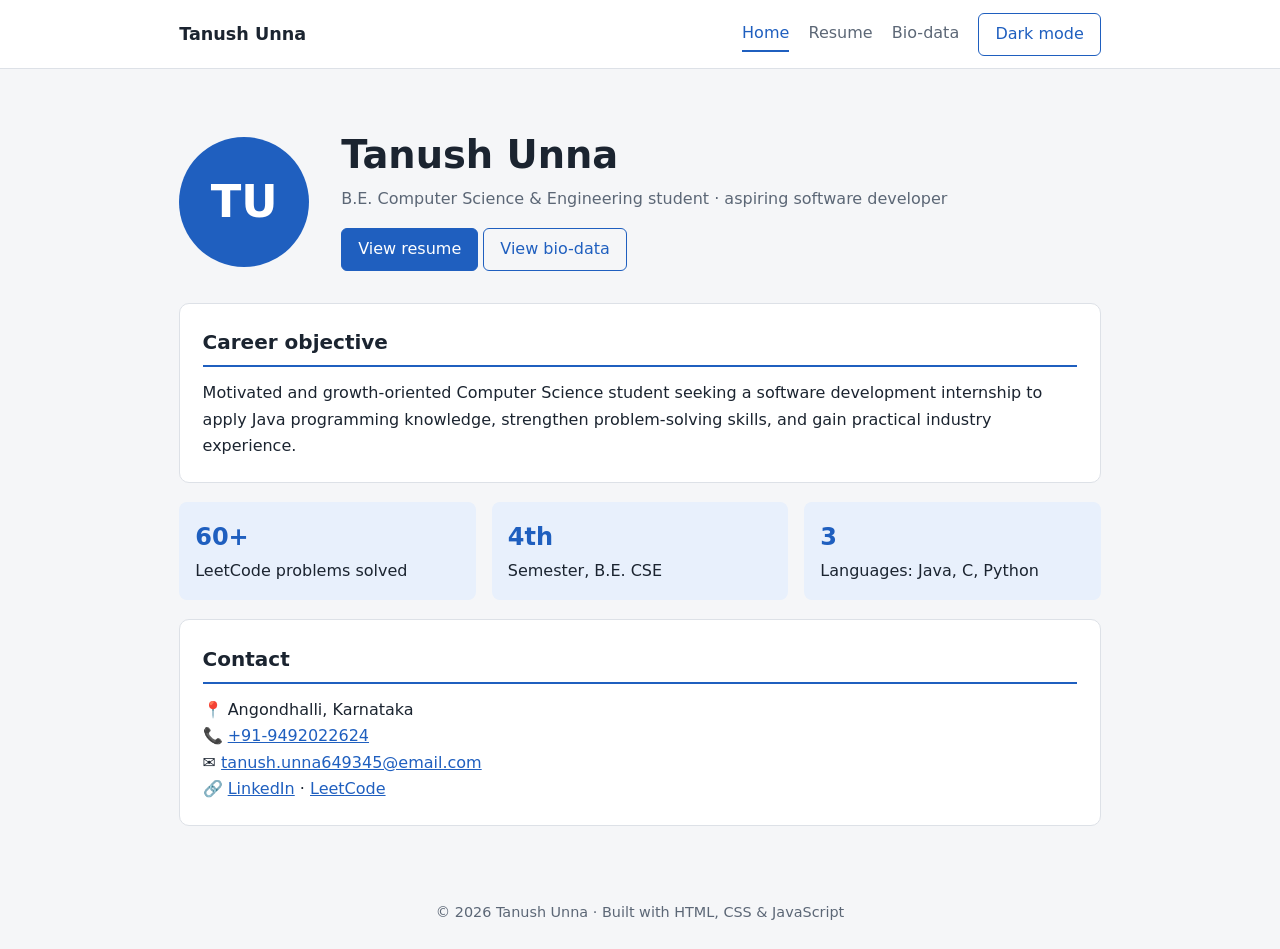
==== index.html @ c4299ce5 "Add files via upload" ====
<!DOCTYPE html>
<html lang="en">
<head>
<meta charset="UTF-8"><meta name="viewport" content="width=device-width,initial-scale=1">
<title>Tanush Unna | Portfolio</title><link rel="stylesheet" href="style.css">
</head>
<body><main>
  <section class="hero">
    <div class="avatar">TU</div>
    <div>
      <h1>Tanush Unna</h1>
      <p class="lead">B.E. Computer Science &amp; Engineering student · aspiring software developer</p>
      <a href="resume.html"><button>View resume</button></a>
      <a href="biodata.html"><button class="ghost">View bio-data</button></a>
    </div>
  </section>

  <section class="card"><h2>Career objective</h2>
    <p>Motivated and growth-oriented Computer Science student seeking a software development internship to apply Java programming knowledge, strengthen problem-solving skills, and gain practical industry experience.</p>
  </section>

  <section class="grid">
    <div class="stat"><b>60+</b>LeetCode problems solved</div>
    <div class="stat"><b>4th</b>Semester, B.E. CSE</div>
    <div class="stat"><b>3</b>Languages: Java, C, Python</div>
  </section>

  <section class="card" style="margin-top:1.2rem"><h2>Contact</h2>
    <p>📍 Angondhalli, Karnataka<br>
    📞 <a href="tel:+919492022624">+91-9492022624</a><br>
    ✉️ <a href="mailto:tanush.unna649345@email.com">tanush.unna649345@email.com</a><br>
    🔗 <a href="https://linkedin.com/in/tanushunna" target="_blank">LinkedIn</a> ·
    <a href="https://leetcode.com/Tanushunna" target="_blank">LeetCode</a></p>
  </section>
</main><script src="script.js"></script></body>
</html>
---- style.css ----
:root{--bg:#f5f6f8;--card:#fff;--ink:#1b2430;--mute:#5c6776;--line:#dde1e7;--accent:#1f5fbf;--soft:#e8f0fc}
[data-theme=dark]{--bg:#0f141b;--card:#171e28;--ink:#e8ecf1;--mute:#9aa6b5;--line:#2a3441;--accent:#6aa5ff;--soft:#1c2a40}
*{box-sizing:border-box;margin:0}
body{font:16px/1.65 "Segoe UI",system-ui,sans-serif;background:var(--bg);color:var(--ink);transition:.2s}
a{color:var(--accent)}
header{position:sticky;top:0;z-index:9;background:var(--card);border-bottom:1px solid var(--line)}
nav{max-width:960px;margin:auto;padding:.8rem 1.2rem;display:flex;align-items:center;gap:1.2rem;flex-wrap:wrap}
nav b{margin-right:auto;font-size:1.1rem}
nav a{text-decoration:none;color:var(--mute);padding:.2rem 0;border-bottom:2px solid transparent}
nav a:hover,nav a.on{color:var(--accent);border-color:var(--accent)}
button{font:inherit;cursor:pointer;border:1px solid var(--accent);background:var(--accent);color:#fff;padding:.45rem 1rem;border-radius:6px}
button.ghost{background:none;color:var(--accent)}
main{max-width:960px;margin:auto;padding:2rem 1.2rem}
.hero{display:grid;grid-template-columns:auto 1fr;gap:2rem;align-items:center;padding:2rem 0}
.avatar{width:130px;height:130px;border-radius:50%;background:var(--accent);color:#fff;display:grid;place-items:center;font-size:2.8rem;font-weight:700}
h1{font-size:2.4rem;line-height:1.15}
h2{font-size:1.25rem;margin-bottom:.8rem;padding-bottom:.4rem;border-bottom:2px solid var(--accent)}
h3{font-size:1.02rem}
.lead{color:var(--mute);margin:.5rem 0 1rem}
.card{background:var(--card);border:1px solid var(--line);border-radius:10px;padding:1.4rem;margin-bottom:1.2rem}
.grid{display:grid;grid-template-columns:repeat(auto-fit,minmax(200px,1fr));gap:1rem}
.stat{background:var(--soft);border-radius:8px;padding:1rem}
.stat b{display:block;font-size:1.5rem;color:var(--accent)}
.chips span{display:inline-block;background:var(--soft);color:var(--accent);padding:.15rem .7rem;border-radius:99px;margin:.2rem .2rem .2rem 0;font-size:.9rem}
ul{padding-left:1.2rem}li{margin:.25rem 0}
.row{display:flex;justify-content:space-between;gap:1rem;flex-wrap:wrap}
.row small{color:var(--mute)}
table{width:100%;border-collapse:collapse}
th,td{text-align:left;padding:.65rem .5rem;border-bottom:1px solid var(--line)}
th{width:35%;color:var(--mute);font-weight:600}
.todo{color:var(--mute);font-style:italic}
footer{text-align:center;color:var(--mute);padding:1.5rem;font-size:.9rem}
@media(max-width:600px){.hero{grid-template-columns:1fr;text-align:center}.avatar{margin:auto}h1{font-size:1.9rem}}
@media print{header,footer,button{display:none}body{background:#fff;color:#000}.card{border:0;padding:0}}
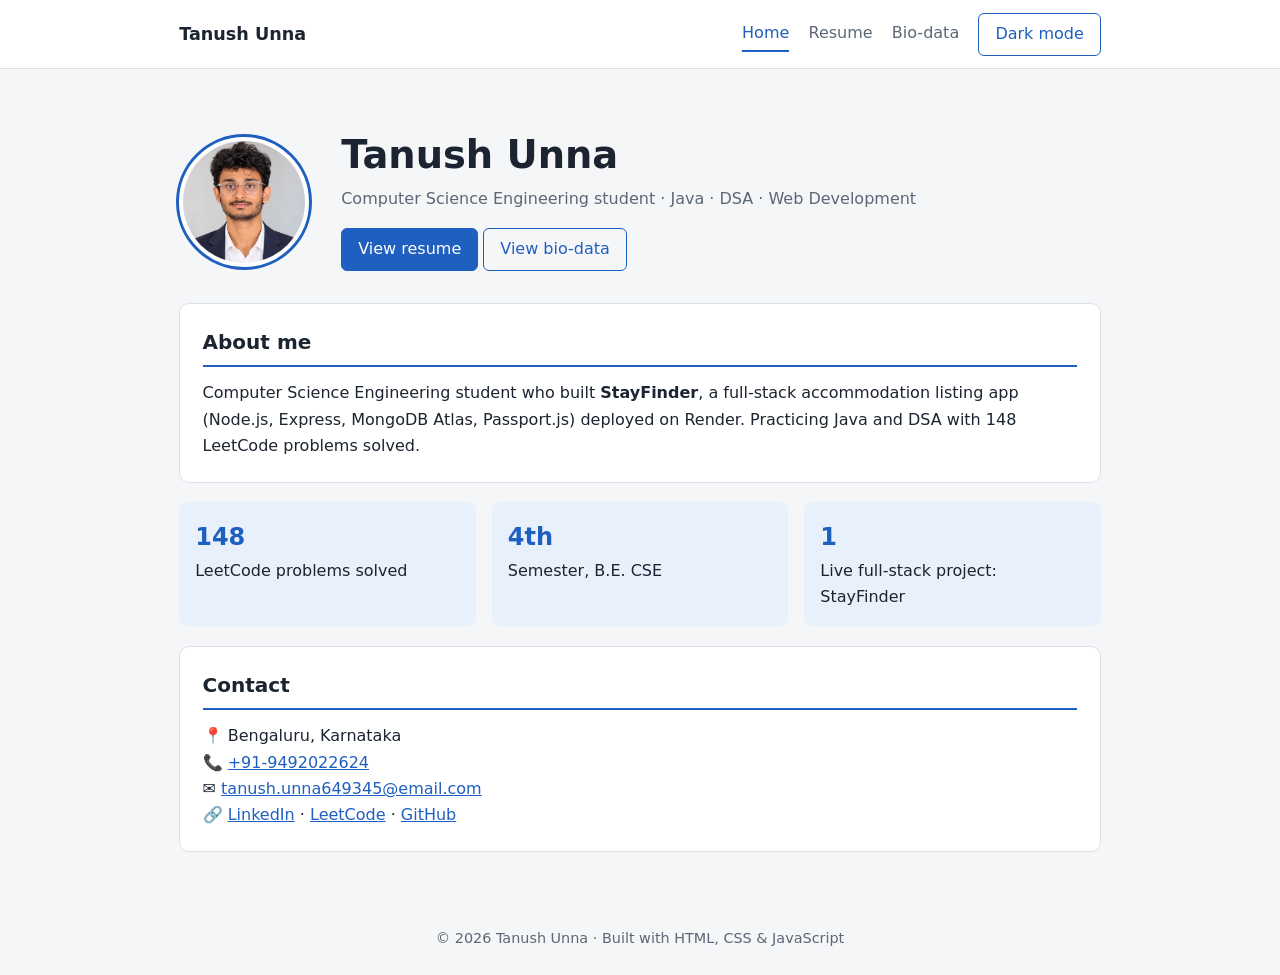
==== commit 848e8093: "Add files via upload" ====
--- a/index.html
+++ b/index.html
@@ -6,31 +6,32 @@
 </head>
 <body><main>
   <section class="hero">
-    <div class="avatar">TU</div>
+    <img class="avatar" src="photo.jpg" alt="Tanush Unna">
     <div>
       <h1>Tanush Unna</h1>
-      <p class="lead">B.E. Computer Science &amp; Engineering student · aspiring software developer</p>
+      <p class="lead">Computer Science Engineering student · Java · DSA · Web Development</p>
       <a href="resume.html"><button>View resume</button></a>
       <a href="biodata.html"><button class="ghost">View bio-data</button></a>
     </div>
   </section>
 
-  <section class="card"><h2>Career objective</h2>
-    <p>Motivated and growth-oriented Computer Science student seeking a software development internship to apply Java programming knowledge, strengthen problem-solving skills, and gain practical industry experience.</p>
+  <section class="card"><h2>About me</h2>
+    <p>Computer Science Engineering student who built <b>StayFinder</b>, a full-stack accommodation listing app (Node.js, Express, MongoDB Atlas, Passport.js) deployed on Render. Practicing Java and DSA with 148 LeetCode problems solved.</p>
   </section>
 
   <section class="grid">
-    <div class="stat"><b>60+</b>LeetCode problems solved</div>
+    <div class="stat"><b>148</b>LeetCode problems solved</div>
     <div class="stat"><b>4th</b>Semester, B.E. CSE</div>
-    <div class="stat"><b>3</b>Languages: Java, C, Python</div>
+    <div class="stat"><b>1</b>Live full-stack project: StayFinder</div>
   </section>
 
   <section class="card" style="margin-top:1.2rem"><h2>Contact</h2>
-    <p>📍 Angondhalli, Karnataka<br>
+    <p>📍 Bengaluru, Karnataka<br>
     📞 <a href="tel:+919492022624">+91-9492022624</a><br>
     ✉️ <a href="mailto:tanush.unna649345@email.com">tanush.unna649345@email.com</a><br>
     🔗 <a href="https://linkedin.com/in/tanushunna" target="_blank">LinkedIn</a> ·
-    <a href="https://leetcode.com/Tanushunna" target="_blank">LeetCode</a></p>
+    <a href="https://leetcode.com/u/Tanushunna" target="_blank">LeetCode</a> ·
+    <a href="https://github.com/Tanush649345" target="_blank">GitHub</a></p>
   </section>
 </main><script src="script.js"></script></body>
 </html>
--- a/style.css
+++ b/style.css
@@ -32,3 +32,6 @@
 footer{text-align:center;color:var(--mute);padding:1.5rem;font-size:.9rem}
 @media(max-width:600px){.hero{grid-template-columns:1fr;text-align:center}.avatar{margin:auto}h1{font-size:1.9rem}}
 @media print{header,footer,button{display:none}body{background:#fff;color:#000}.card{border:0;padding:0}}
+img.avatar{object-fit:cover;border:4px solid var(--card);box-shadow:0 0 0 3px var(--accent)}
+.photo{float:right;width:120px;height:120px;border-radius:8px;object-fit:cover;margin:0 0 1rem 1rem;border:1px solid var(--line)}
+a.btn{text-decoration:none}
